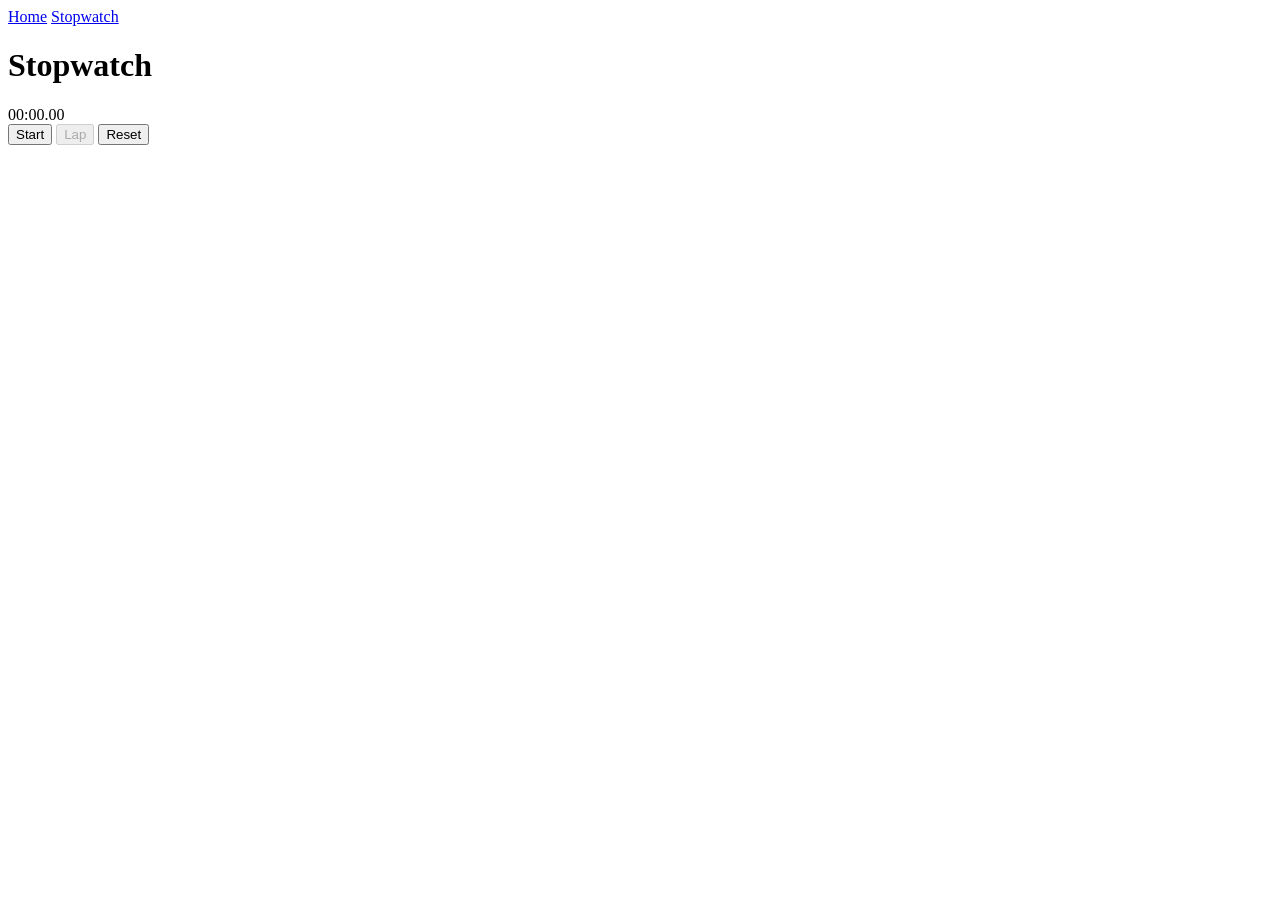
==== stopwatch.html @ 2dc55712 "Create a dedicated stopwatch page and add a top-level navigation menu linking to the home page and s" ====
<!DOCTYPE html>
<html lang="en">
<head>
  <meta charset="UTF-8" />
  <meta name="viewport" content="width=device-width,initial-scale=1" />
  <title>Stopwatch</title>
  <meta name="theme-color" content="#101820" />
  <link rel="manifest" href="./manifest.json" />
  <link rel="stylesheet" href="./style.css" />
</head>
<body>
  <nav class="app-nav" aria-label="Main navigation">
    <a href="./index.html" class="nav-link">Home</a>
    <a href="./stopwatch.html" class="nav-link active">Stopwatch</a>
  </nav>

  <main class="stopwatch-container" aria-label="Stopwatch page">
    <h1 class="stopwatch-header">Stopwatch</h1>

    <div id="stopwatch-display" class="stopwatch-display" aria-live="polite">00:00.00</div>

    <div class="stopwatch-controls">
      <button id="start-stopwatch" type="button">Start</button>
      <button id="lap-stopwatch" type="button" disabled>Lap</button>
      <button id="reset-stopwatch" type="button">Reset</button>
    </div>

    <ul id="lap-list" class="lap-list" aria-live="polite"></ul>
  </main>

  <script src="./main.js"></script>
</body>
</html>
---- style.css ----
/* ---------- Container ---------- */
.todo-container {
  max-width: 500px;
  margin: 30px auto;
  padding: 20px;
  background: linear-gradient(135deg, #eef2f6, #d7e0ea);
  border-radius: 12px;
  box-shadow: 0 4px 12px rgba(0,0,0,0.1);
  font-family: 'Segoe UI', sans-serif;
}

/* ---------- Header ---------- */
.todo-container h2 {
  text-align: center;
  color: #222;
  margin-bottom: 20px;
}

/* ---------- Input ---------- */
.todo-input {
  display: flex;
  flex-direction: column;
  gap: 10px;
  margin-bottom: 15px;
}

.todo-input input[type="text"],
.todo-input input[type="datetime-local"] {
  padding: 10px;
  border: 1px solid #bbb;
  border-radius: 8px;
  font-size: 16px;
}

.todo-input button {
  padding: 10px;
  background-color: #0078d4;
  color: white;
  border: none;
  border-radius: 8px;
  cursor: pointer;
  font-size: 18px;
  transition: background 0.2s ease, transform 0.2s ease;
}

.todo-input button:hover {
  background-color: #005fa3;
}

/* ---------- Task List ---------- */
.todo-list {
  list-style: none;
  padding: 0;
}

.todo-list li {
  background: #fff;
  padding: 12px;
  border-radius: 8px;
  margin-bottom: 12px;
  display: flex;
  justify-content: space-between;
  align-items: center;
  animation: fadeIn 0.3s ease;
  box-shadow: 0 1px 4px rgba(0,0,0,0.05);
  transition: background 0.2s ease, box-shadow 0.2s ease;
}

.todo-list li:hover {
  background: #f9f9f9;
  box-shadow: 0 2px 6px rgba(0,0,0,0.08);
}

@keyframes fadeIn {
  from { opacity: 0; transform: translateY(5px); }
  to { opacity: 1; transform: translateY(0); }
}

/* ---------- Task Info ---------- */
.task-info {
  display: flex;
  flex-direction: column;
  margin-left: 10px;
}

.task-time {
  font-size: 12px;
  color: #777;
}

.task-time.overdue {
  color: #d00;
  font-weight: bold;
}

/* ---------- Delete Button ---------- */
.todo-list button {
  background: none;
  border: none;
  color: #d00;
  font-size: 20px;
  cursor: pointer;
  transition: color 0.2s ease, transform 0.2s ease;
}

.todo-list button:hover {
  color: #a00;
  transform: scale(1.1);
}

/* ---------- Install Popups ---------- */
#a2hs-popup, #ios-popup {
  display: none;
  position: fixed;
  bottom: 20px;
  left: 20px;
  right: 20px;
  padding: 15px;
  background: #0078d4;
  color: white;
  border-radius: 8px;
  z-index: 1000;
  text-align: center;
}

#a2hs-popup.show, #ios-popup.show {
  display: block;
  animation: fadeIn 0.4s ease;
}

#a2hs-popup button, #ios-popup button {
  margin-left: 10px;
  padding: 5px 10px;
  cursor: pointer;
}

/* ---------- Mobile ---------- */
@media (max-width: 600px) {
  .todo-container {
    margin: 15px;
    padding: 15px;
  }
  .todo-input input,
  .todo-input button {
    font-size: 14px;
    padding: 8px;
  }
}
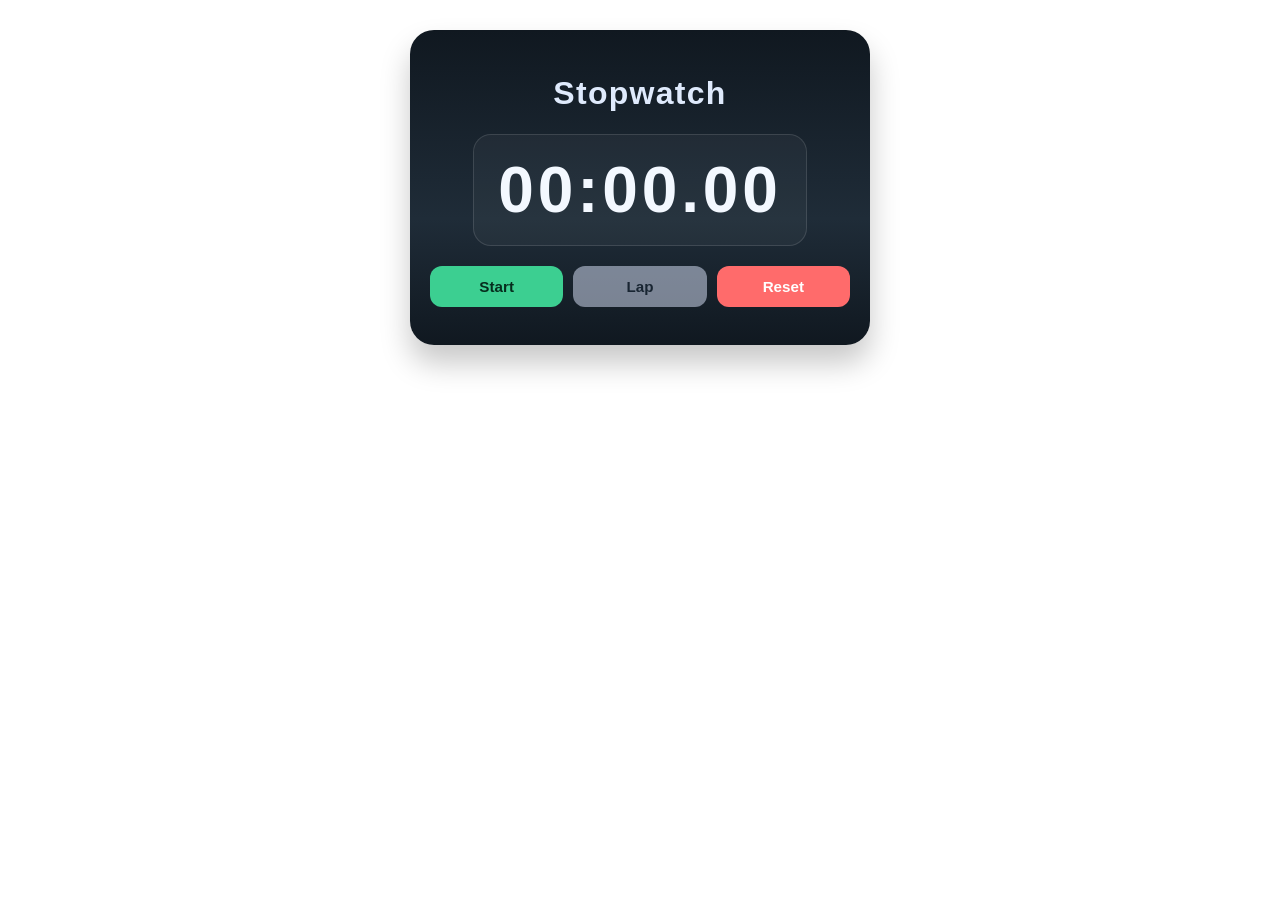
==== commit 18c93533: "Remove the menu from the stopwatch page and keep only the stopwatch UI." ====
--- a/stopwatch.html
+++ b/stopwatch.html
@@ -9,11 +9,6 @@
   <link rel="stylesheet" href="./style.css" />
 </head>
 <body>
-  <nav class="app-nav" aria-label="Main navigation">
-    <a href="./index.html" class="nav-link">Home</a>
-    <a href="./stopwatch.html" class="nav-link active">Stopwatch</a>
-  </nav>
-
   <main class="stopwatch-container" aria-label="Stopwatch page">
     <h1 class="stopwatch-header">Stopwatch</h1>
 
--- a/style.css
+++ b/style.css
@@ -1,3 +1,39 @@
+/* ---------- Navigation ---------- */
+.app-nav {
+  max-width: 500px;
+  margin: 20px auto 0;
+  display: flex;
+  gap: 10px;
+  justify-content: center;
+  padding: 8px;
+  background: rgba(255,255,255,0.7);
+  border-radius: 999px;
+  box-shadow: 0 8px 20px rgba(0, 0, 0, 0.08);
+  backdrop-filter: blur(10px);
+}
+
+.nav-link {
+  min-width: 100px;
+  text-align: center;
+  padding: 10px 16px;
+  border-radius: 999px;
+  text-decoration: none;
+  color: #1d3557;
+  font-weight: 600;
+  transition: background 0.2s ease, transform 0.2s ease;
+}
+
+.nav-link:hover {
+  background: rgba(0, 120, 212, 0.08);
+  transform: translateY(-1px);
+}
+
+.nav-link.active {
+  background: linear-gradient(135deg, #0078d4, #4a90e2);
+  color: #fff;
+  box-shadow: 0 6px 12px rgba(0, 120, 212, 0.2);
+}
+
 /* ---------- Container ---------- */
 .todo-container {
   max-width: 500px;
@@ -106,6 +142,107 @@
 .todo-list button:hover {
   color: #a00;
   transform: scale(1.1);
+}
+
+/* ---------- Stopwatch ---------- */
+.stopwatch-container {
+  max-width: 420px;
+  margin: 30px auto;
+  padding: 24px 20px 18px;
+  background: linear-gradient(180deg, #101820, #1f2c38 60%, #101820);
+  border-radius: 24px;
+  box-shadow: 0 18px 30px rgba(0,0,0,0.22);
+  color: #eef4ff;
+  font-family: 'Segoe UI', sans-serif;
+}
+
+.stopwatch-header {
+  text-align: center;
+  margin-bottom: 22px;
+  letter-spacing: 0.04em;
+  color: #dfeafc;
+}
+
+.stopwatch-display {
+  margin: 0 auto 20px;
+  max-width: 300px;
+  padding: 18px 16px;
+  border-radius: 18px;
+  background: rgba(255,255,255,0.04);
+  border: 1px solid rgba(255,255,255,0.12);
+  text-align: center;
+  font-size: clamp(2.5rem, 7vw, 4rem);
+  font-weight: 700;
+  letter-spacing: 0.06em;
+  font-variant-numeric: tabular-nums;
+  color: #f3f8ff;
+}
+
+.stopwatch-controls {
+  display: grid;
+  grid-template-columns: repeat(3, minmax(0, 1fr));
+  gap: 10px;
+}
+
+.stopwatch-controls button {
+  border: none;
+  border-radius: 12px;
+  padding: 12px 10px;
+  font-size: 0.95rem;
+  font-weight: 600;
+  cursor: pointer;
+  transition: transform 0.2s ease, opacity 0.2s ease;
+}
+
+.stopwatch-controls button:hover:not(:disabled) {
+  transform: translateY(-1px);
+}
+
+.stopwatch-controls button:disabled {
+  cursor: not-allowed;
+  opacity: 0.5;
+}
+
+#start-stopwatch {
+  background: #3ccf91;
+  color: #062d1d;
+}
+
+#lap-stopwatch {
+  background: #dfe8ff;
+  color: #1b2a3a;
+}
+
+#reset-stopwatch {
+  background: #ff6b6b;
+  color: white;
+}
+
+.lap-list {
+  list-style: none;
+  padding: 0;
+  margin: 20px 0 0;
+  max-height: 220px;
+  overflow-y: auto;
+}
+
+.lap-list li {
+  display: flex;
+  justify-content: space-between;
+  align-items: center;
+  padding: 10px 12px;
+  border-bottom: 1px solid rgba(255,255,255,0.08);
+  color: #dfeafc;
+  font-variant-numeric: tabular-nums;
+}
+
+.lap-list li:first-child {
+  border-top: 1px solid rgba(255,255,255,0.08);
+}
+
+.lap-list li span:last-child {
+  color: #f4f9ff;
+  font-weight: 600;
 }
 
 /* ---------- Install Popups ---------- */
@@ -136,13 +273,35 @@
 
 /* ---------- Mobile ---------- */
 @media (max-width: 600px) {
-  .todo-container {
+  .app-nav {
+    max-width: calc(100% - 24px);
+    margin-top: 14px;
+  }
+
+  .nav-link {
+    min-width: 90px;
+    padding: 8px 12px;
+    font-size: 0.95rem;
+  }
+
+  .todo-container,
+  .stopwatch-container {
     margin: 15px;
     padding: 15px;
   }
+
   .todo-input input,
   .todo-input button {
     font-size: 14px;
     padding: 8px;
   }
-}
+
+  .stopwatch-controls {
+    gap: 8px;
+  }
+
+  .stopwatch-controls button {
+    padding: 10px 8px;
+    font-size: 0.8rem;
+  }
+}
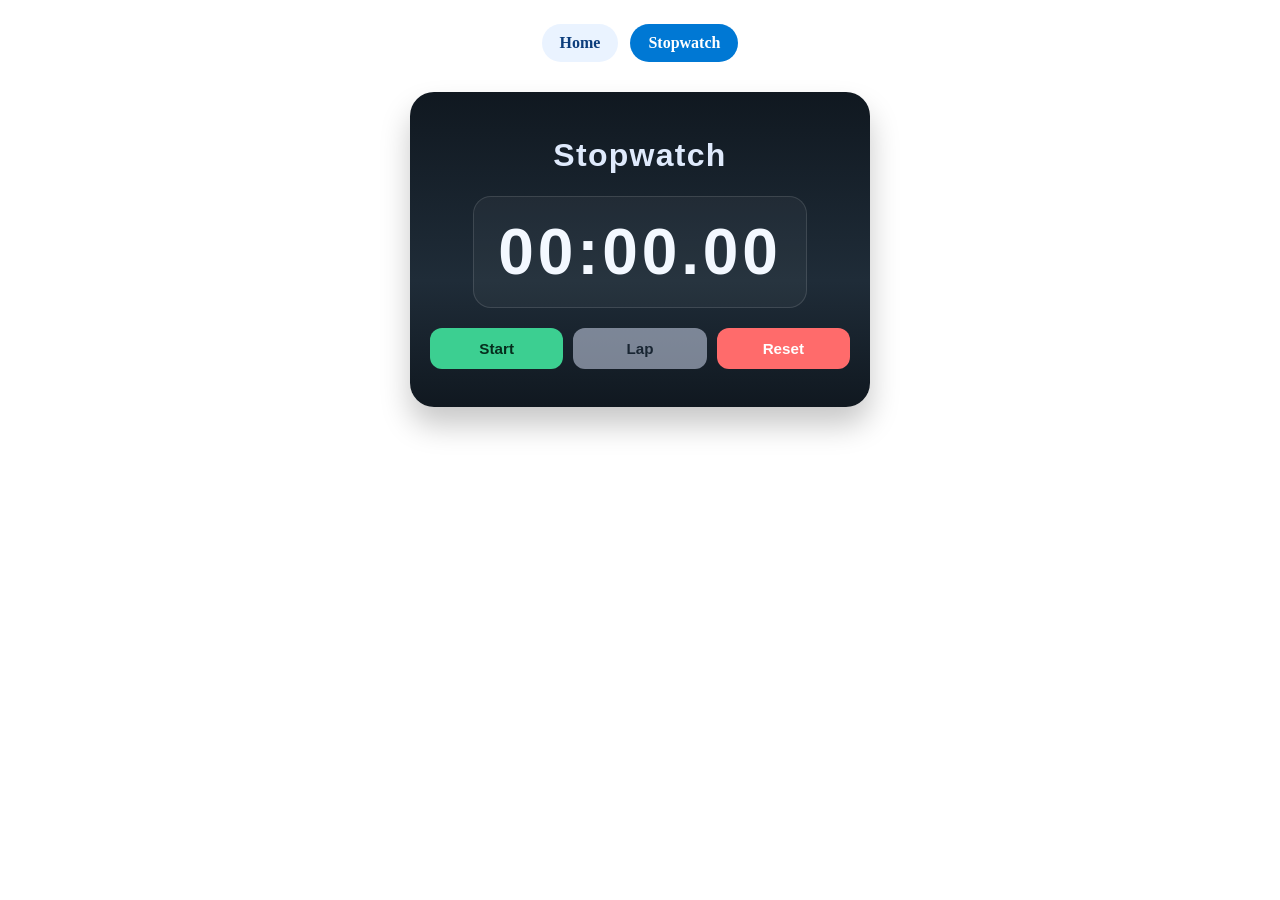
==== commit 431c8cbd: "Add the stopwatch page and menu link to switch between pages." ====
--- a/stopwatch.html
+++ b/stopwatch.html
@@ -9,6 +9,11 @@
   <link rel="stylesheet" href="./style.css" />
 </head>
 <body>
+  <nav class="app-nav" aria-label="Main navigation">
+    <a href="./index.html" class="nav-link">Home</a>
+    <a href="./stopwatch.html" class="nav-link active">Stopwatch</a>
+  </nav>
+
   <main class="stopwatch-container" aria-label="Stopwatch page">
     <h1 class="stopwatch-header">Stopwatch</h1>
 
--- a/style.css
+++ b/style.css
@@ -1,39 +1,3 @@
-/* ---------- Navigation ---------- */
-.app-nav {
-  max-width: 500px;
-  margin: 20px auto 0;
-  display: flex;
-  gap: 10px;
-  justify-content: center;
-  padding: 8px;
-  background: rgba(255,255,255,0.7);
-  border-radius: 999px;
-  box-shadow: 0 8px 20px rgba(0, 0, 0, 0.08);
-  backdrop-filter: blur(10px);
-}
-
-.nav-link {
-  min-width: 100px;
-  text-align: center;
-  padding: 10px 16px;
-  border-radius: 999px;
-  text-decoration: none;
-  color: #1d3557;
-  font-weight: 600;
-  transition: background 0.2s ease, transform 0.2s ease;
-}
-
-.nav-link:hover {
-  background: rgba(0, 120, 212, 0.08);
-  transform: translateY(-1px);
-}
-
-.nav-link.active {
-  background: linear-gradient(135deg, #0078d4, #4a90e2);
-  color: #fff;
-  box-shadow: 0 6px 12px rgba(0, 120, 212, 0.2);
-}
-
 /* ---------- Container ---------- */
 .todo-container {
   max-width: 500px;
@@ -142,6 +106,29 @@
 .todo-list button:hover {
   color: #a00;
   transform: scale(1.1);
+}
+
+/* ---------- Navigation ---------- */
+.app-nav {
+  display: flex;
+  justify-content: center;
+  gap: 12px;
+  padding: 16px 12px 0;
+}
+
+.nav-link {
+  display: inline-block;
+  padding: 10px 18px;
+  border-radius: 999px;
+  background: #eaf3ff;
+  color: #0c3d7c;
+  text-decoration: none;
+  font-weight: 600;
+}
+
+.nav-link.active {
+  background: #0078d4;
+  color: white;
 }
 
 /* ---------- Stopwatch ---------- */
@@ -174,8 +161,8 @@
   font-size: clamp(2.5rem, 7vw, 4rem);
   font-weight: 700;
   letter-spacing: 0.06em;
+  color: #f3f8ff;
   font-variant-numeric: tabular-nums;
-  color: #f3f8ff;
 }
 
 .stopwatch-controls {
@@ -199,8 +186,8 @@
 }
 
 .stopwatch-controls button:disabled {
+  opacity: 0.5;
   cursor: not-allowed;
-  opacity: 0.5;
 }
 
 #start-stopwatch {
@@ -273,17 +260,6 @@
 
 /* ---------- Mobile ---------- */
 @media (max-width: 600px) {
-  .app-nav {
-    max-width: calc(100% - 24px);
-    margin-top: 14px;
-  }
-
-  .nav-link {
-    min-width: 90px;
-    padding: 8px 12px;
-    font-size: 0.95rem;
-  }
-
   .todo-container,
   .stopwatch-container {
     margin: 15px;
@@ -291,9 +267,10 @@
   }
 
   .todo-input input,
-  .todo-input button {
+  .todo-input button,
+  .nav-link {
     font-size: 14px;
-    padding: 8px;
+    padding: 8px 12px;
   }
 
   .stopwatch-controls {
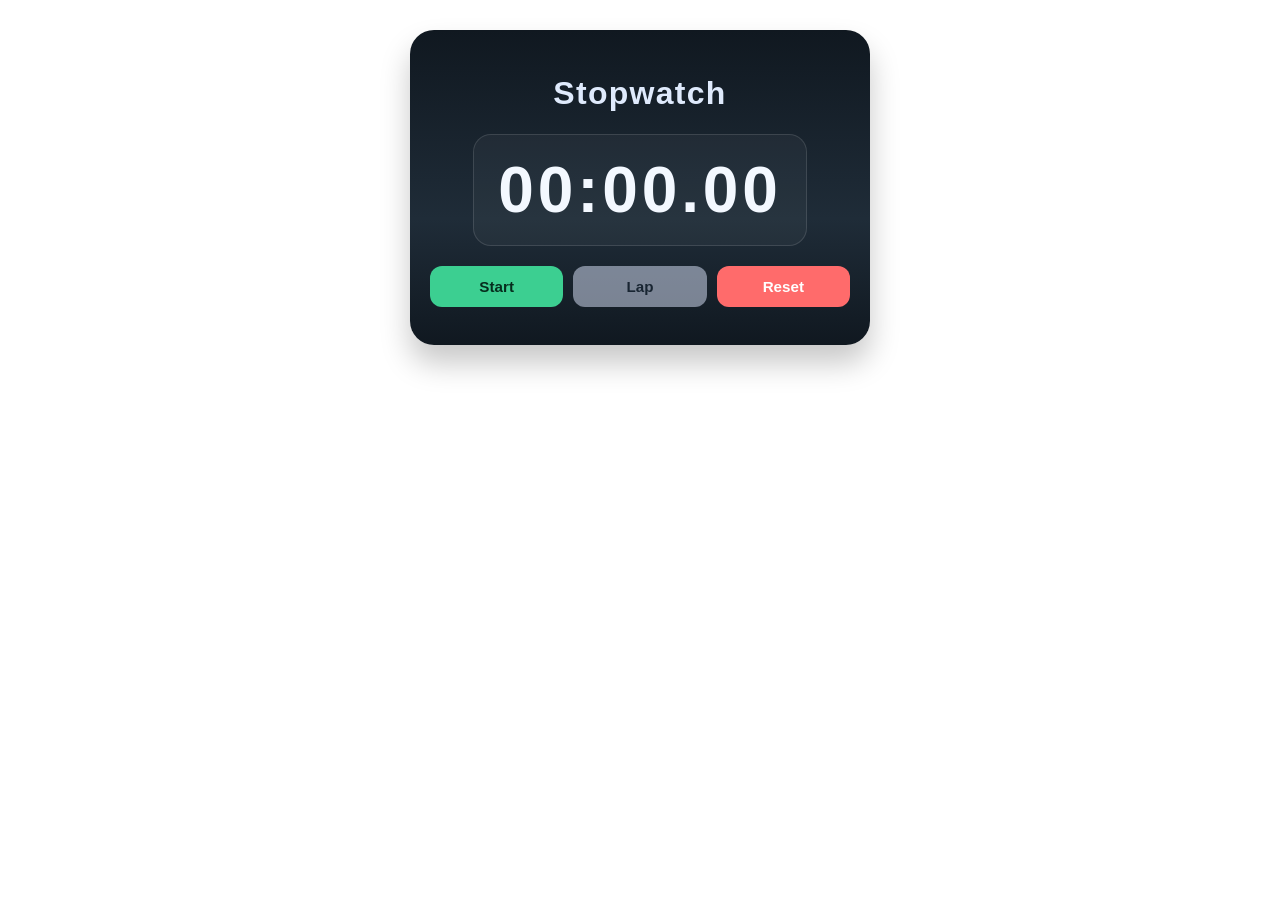
==== commit a77b35d1: "Refactor stopwatch.html by removing nav and changing script Removed navigation links and updated scr" ====
--- a/stopwatch.html
+++ b/stopwatch.html
@@ -9,11 +9,6 @@
   <link rel="stylesheet" href="./style.css" />
 </head>
 <body>
-  <nav class="app-nav" aria-label="Main navigation">
-    <a href="./index.html" class="nav-link">Home</a>
-    <a href="./stopwatch.html" class="nav-link active">Stopwatch</a>
-  </nav>
-
   <main class="stopwatch-container" aria-label="Stopwatch page">
     <h1 class="stopwatch-header">Stopwatch</h1>
 
@@ -28,6 +23,6 @@
     <ul id="lap-list" class="lap-list" aria-live="polite"></ul>
   </main>
 
-  <script src="./main.js"></script>
+  <script src="./stopwatch.js"></script>
 </body>
 </html>
